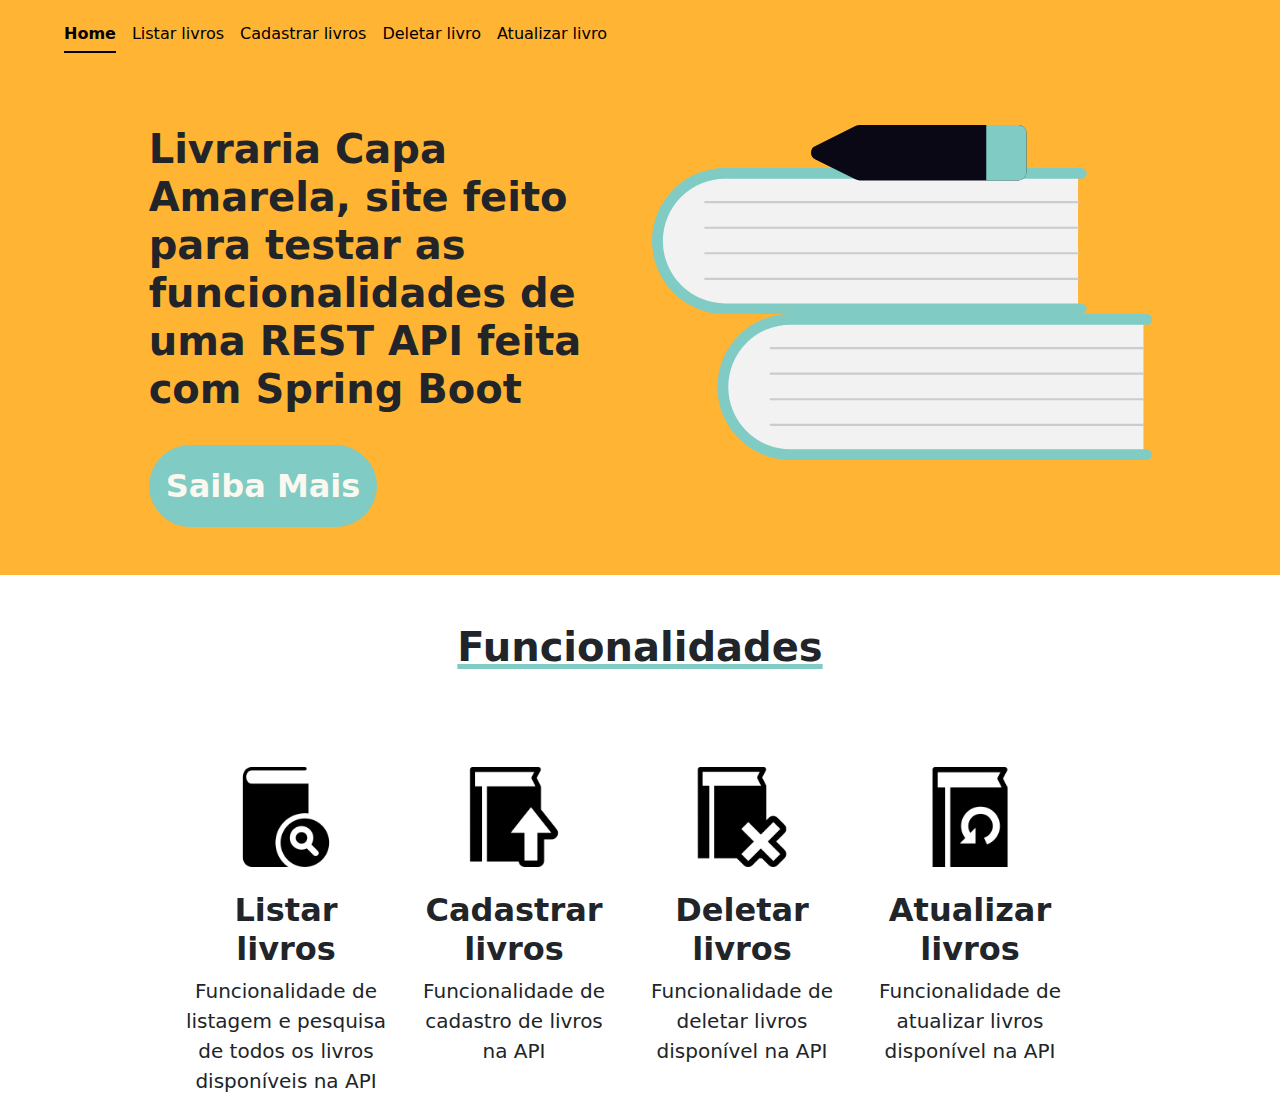
==== index.html @ b371c485 "v1" ====
<!DOCTYPE html>
<html lang="pt-br">

<head>
    <meta charset="UTF-8">
    <meta name="viewport" content="width=device-width, initial-scale=1.0">
    <title>Livraria</title>
    <link rel="icon" href="imgs/open-book.png" type="image/png">
    <link href="https://cdn.jsdelivr.net/npm/bootstrap@5.3.3/dist/css/bootstrap.min.css" rel="stylesheet"
        integrity="sha384-QWTKZyjpPEjISv5WaRU9OFeRpok6YctnYmDr5pNlyT2bRjXh0JMhjY6hW+ALEwIH" crossorigin="anonymous">
    <script src="https://cdn.jsdelivr.net/npm/bootstrap@5.3.3/dist/js/bootstrap.bundle.min.js"
        integrity="sha384-YvpcrYf0tY3lHB60NNkmXc5s9fDVZLESaAA55NDzOxhy9GkcIdslK1eN7N6jIeHz" crossorigin="anonymous">
    </script>
    <link rel="preconnect" href="https://fonts.googleapis.com">
    <link rel="preconnect" href="https://fonts.gstatic.com" crossorigin>
    <link href="https://fonts.googleapis.com/css2?family=Noto+Sans:ital,wght@0,100..900;1,100..900&display=swap" rel="stylesheet">
    <link rel="stylesheet" href="style.css">
</head>

<body>

    <nav class="navbar bg-body-terciary p-3">
        <div class="container-fluid nav ms-5">
            <ul class="nav nav-underline">
                <li class="nav-item">
                    <h1 class="fs-6"><a href="index.html" class="nav-link active fw-bold">Home</a></h1>
                </li>
                <li class="nav-item">
                    <h1 class="fs-6"><a href="views/listarLivros.html" class="nav-link">Listar livros</a></h1>
                </li>
                <li class="nav-item">
                    <h1 class="fs-6"><a href="views/cadastrarLivros.html" class="nav-link">Cadastrar livros</a></h1>
                </li>
                <li class="nav-item">
                    <h1 class="fs-6"><a href="views/deletarLivros.html" class="nav-link">Deletar livro</a></h1>
                </li>
                <li class="nav-item">
                    <h1 class="fs-6"><a href="views/atualizarLivros.html" class="nav-link">Atualizar livro</a></h1>
                </li>
            </ul>
        </div>
    </nav>

    <div class="container-fluid p-5 bloco1">
        <div class="row">
            <div class="col-1"></div>
            <div class="col-5">
                <h1 class="fs-1 fw-bold">Livraria Capa Amarela, site feito para testar as funcionalidades de uma REST API feita com Spring Boot</h1>
                <a href="https://github.com/lucasraulinosilva/ApiLivraria" target="_blank"><button class="btn btn-lg mt-4 vejaMais fs-2 fw-bold rounded-pill p-3 ps-3 pe-3">Saiba Mais</button></a>
            </div>
            <div class="col-5">
                <img src="imgs/undraw_books_wxzz.svg" alt="" class="mx-auto d-block" width="500px">
            </div>
            <div class="col-1"></div>
        </div>
    </div>

    <div class="container col-9 mt-5">
        <h1 class="fs-1 fw-bold text-center func">Funcionalidades</h1>
        <div class="container-fluid row text-center mt-5">
            <div class="col-3 mt-5">
                <img src="imgs/listar.png" alt="" class="mx-auto d-block mb-4" width="100px">
                <h2 class="fs-2 fw-bold">Listar livros</h2>
                <p class="fs-5">Funcionalidade de listagem e pesquisa de todos os livros disponíveis na API</p>
            </div>
            <div class="col-3 mt-5">
                <img src="imgs/criar.png" alt="" class="mx-auto d-block mb-4" width="100px">
                <h2 class="fs-2 fw-bold">Cadastrar livros</h2>
                <p class="fs-5">Funcionalidade de cadastro de livros na API</p>
            </div>
            <div class="col-3 mt-5">
                <img src="imgs/excluir.png" alt="" class="mx-auto d-block mb-4" width="100px">
                <h2 class="fs-2 fw-bold">Deletar livros</h2>
                <p class="fs-5">Funcionalidade de deletar livros disponível na API</p>
            </div>
            <div class="col-3 mt-5">
                <img src="imgs/atualizar.png" alt="" class="mx-auto d-block mb-4" width="100px">
                <h2 class="fs-2 fw-bold">Atualizar livros</h2>
                <p class="fs-5">Funcionalidade de atualizar livros disponível na API</p>
            </div>
        </div>
    </div>

</body>

</html>
---- style.css ----
nav a {
    color: black !important;
}

.bloco1,
nav {
    background-color: #FFB433 !important;
}

.vejaMais,
.vejaMais:hover,
.vejaMais:active,
button,
button:hover,
button:active {
    background-color: #80CBC4 !important;
    color: #FBF8EF !important;
    border: 1px solid #80CBC4 !important;
}

.func {
    text-decoration: underline #80CBC4 5px;
}

/* B4EBE6 */
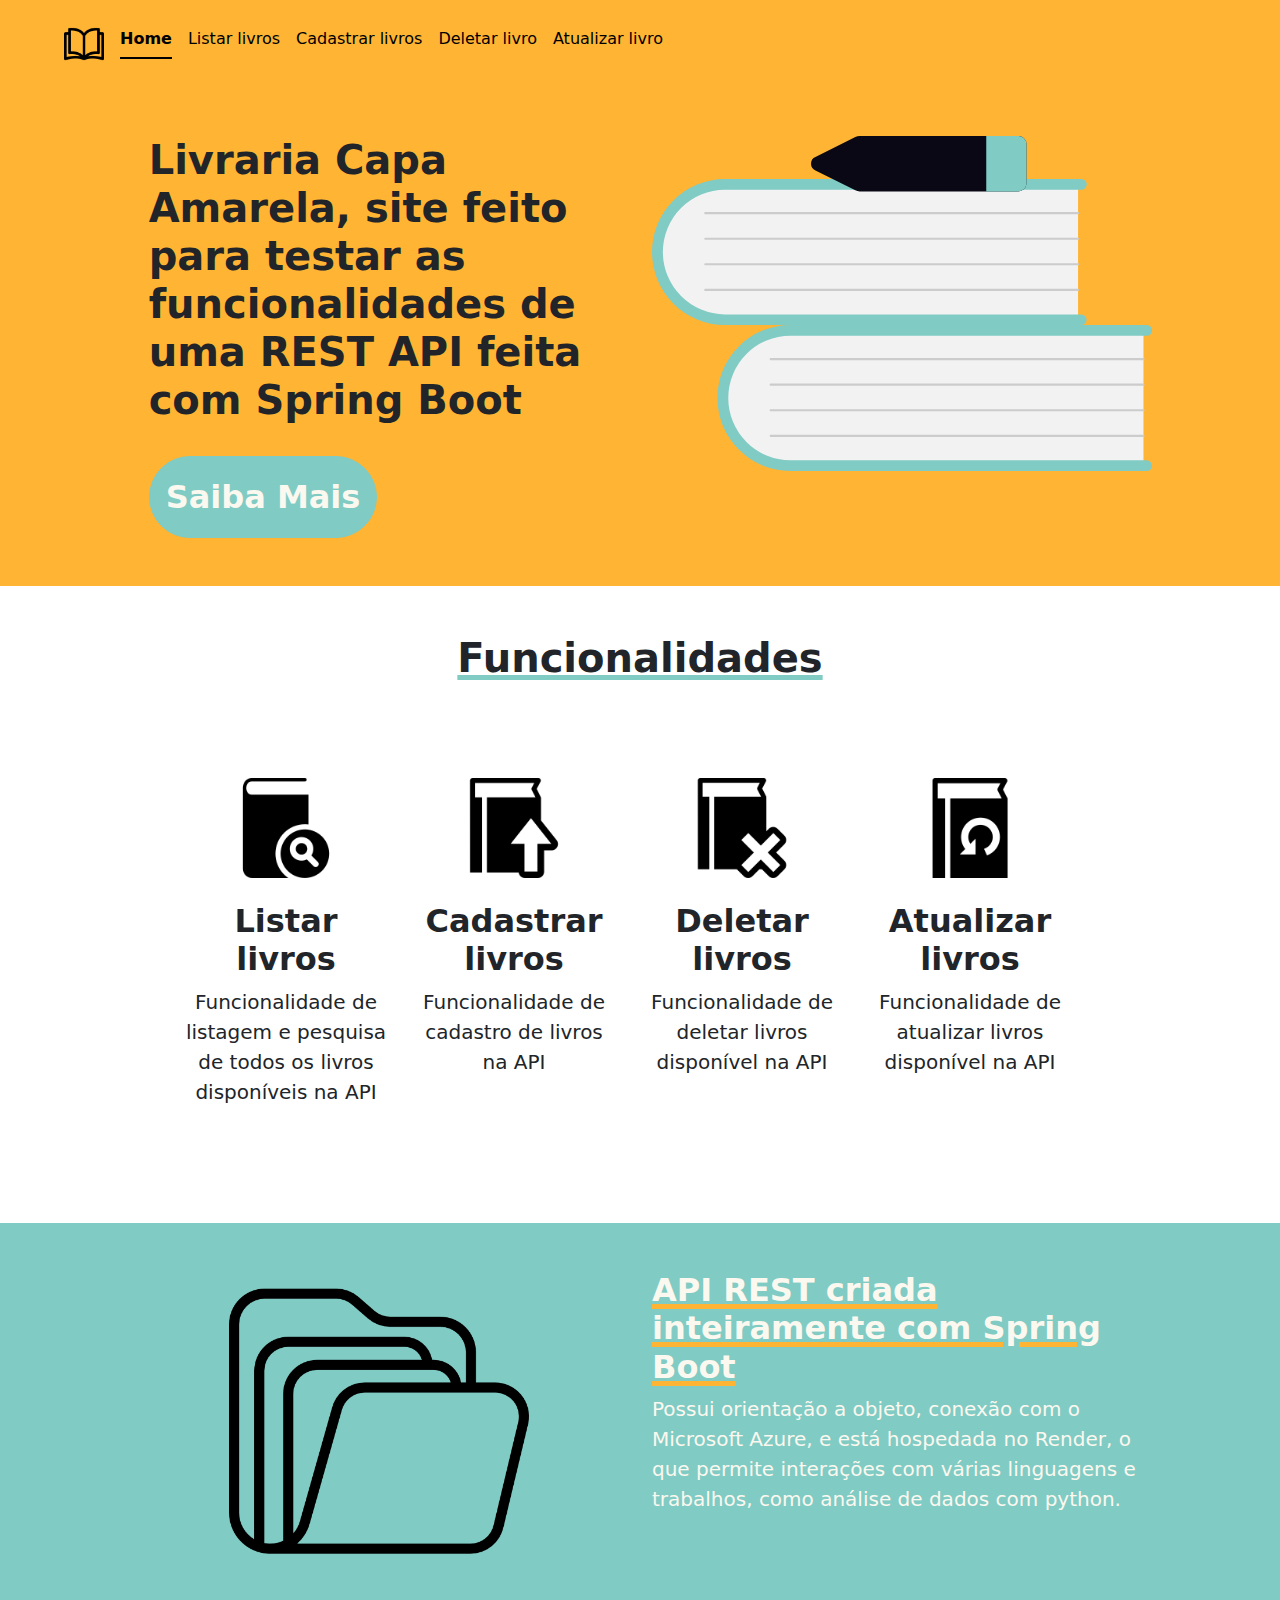
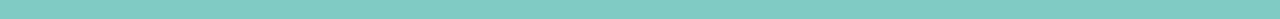
==== commit 41c7339d: "v2" ====
--- a/index.html
+++ b/index.html
@@ -21,7 +21,10 @@
 
     <nav class="navbar bg-body-terciary p-3">
         <div class="container-fluid nav ms-5">
-            <ul class="nav nav-underline">
+            <ul class="nav nav-underline d-flex align-items-center">
+                <nav class="navbar navbar-light bg-light icone">
+                    <img src="imgs/open-book.png" alt="" width="40px">
+                  </nav>
                 <li class="nav-item">
                     <h1 class="fs-6"><a href="index.html" class="nav-link active fw-bold">Home</a></h1>
                 </li>
@@ -81,6 +84,19 @@
         </div>
     </div>
 
+    <div class="container-fluid p-0 bloco2 d-flex justify-content-center">
+        <div class="row p-5 container">
+            <div class="col-6">
+                <img src="imgs/pasta.png" alt="" class="mx-auto d-block" width="300px">
+            </div>
+            <div class="col-6">
+                <h2 class="fw-bold fs-2 func2">API REST criada inteiramente com Spring Boot</h2> 
+                <p class="fs-5">Possui orientação a objeto, conexão com o Microsoft Azure, e está hospedada no Render, o que permite interações com várias linguagens e trabalhos, como 
+                    análise de dados com python.</p>
+            </div>
+        </div>
+    </div>
+
 </body>
 
 </html>--- a/style.css
+++ b/style.css
@@ -3,7 +3,8 @@
 }
 
 .bloco1,
-nav {
+nav,
+.icone {
     background-color: #FFB433 !important;
 }
 
@@ -22,4 +23,22 @@
     text-decoration: underline #80CBC4 5px;
 }
 
-/* B4EBE6 */+.formulario {
+    height: 350px;
+}
+
+/* B4EBE6 */
+
+.bloco2 {
+    margin-top: 100px;
+    background-color: #80CBC4;
+}
+
+.bloco2 h2,
+.bloco2 p {
+    color: #FBF8EF;
+}
+
+.func2 {
+    text-decoration: underline #FFB433 5px;
+}